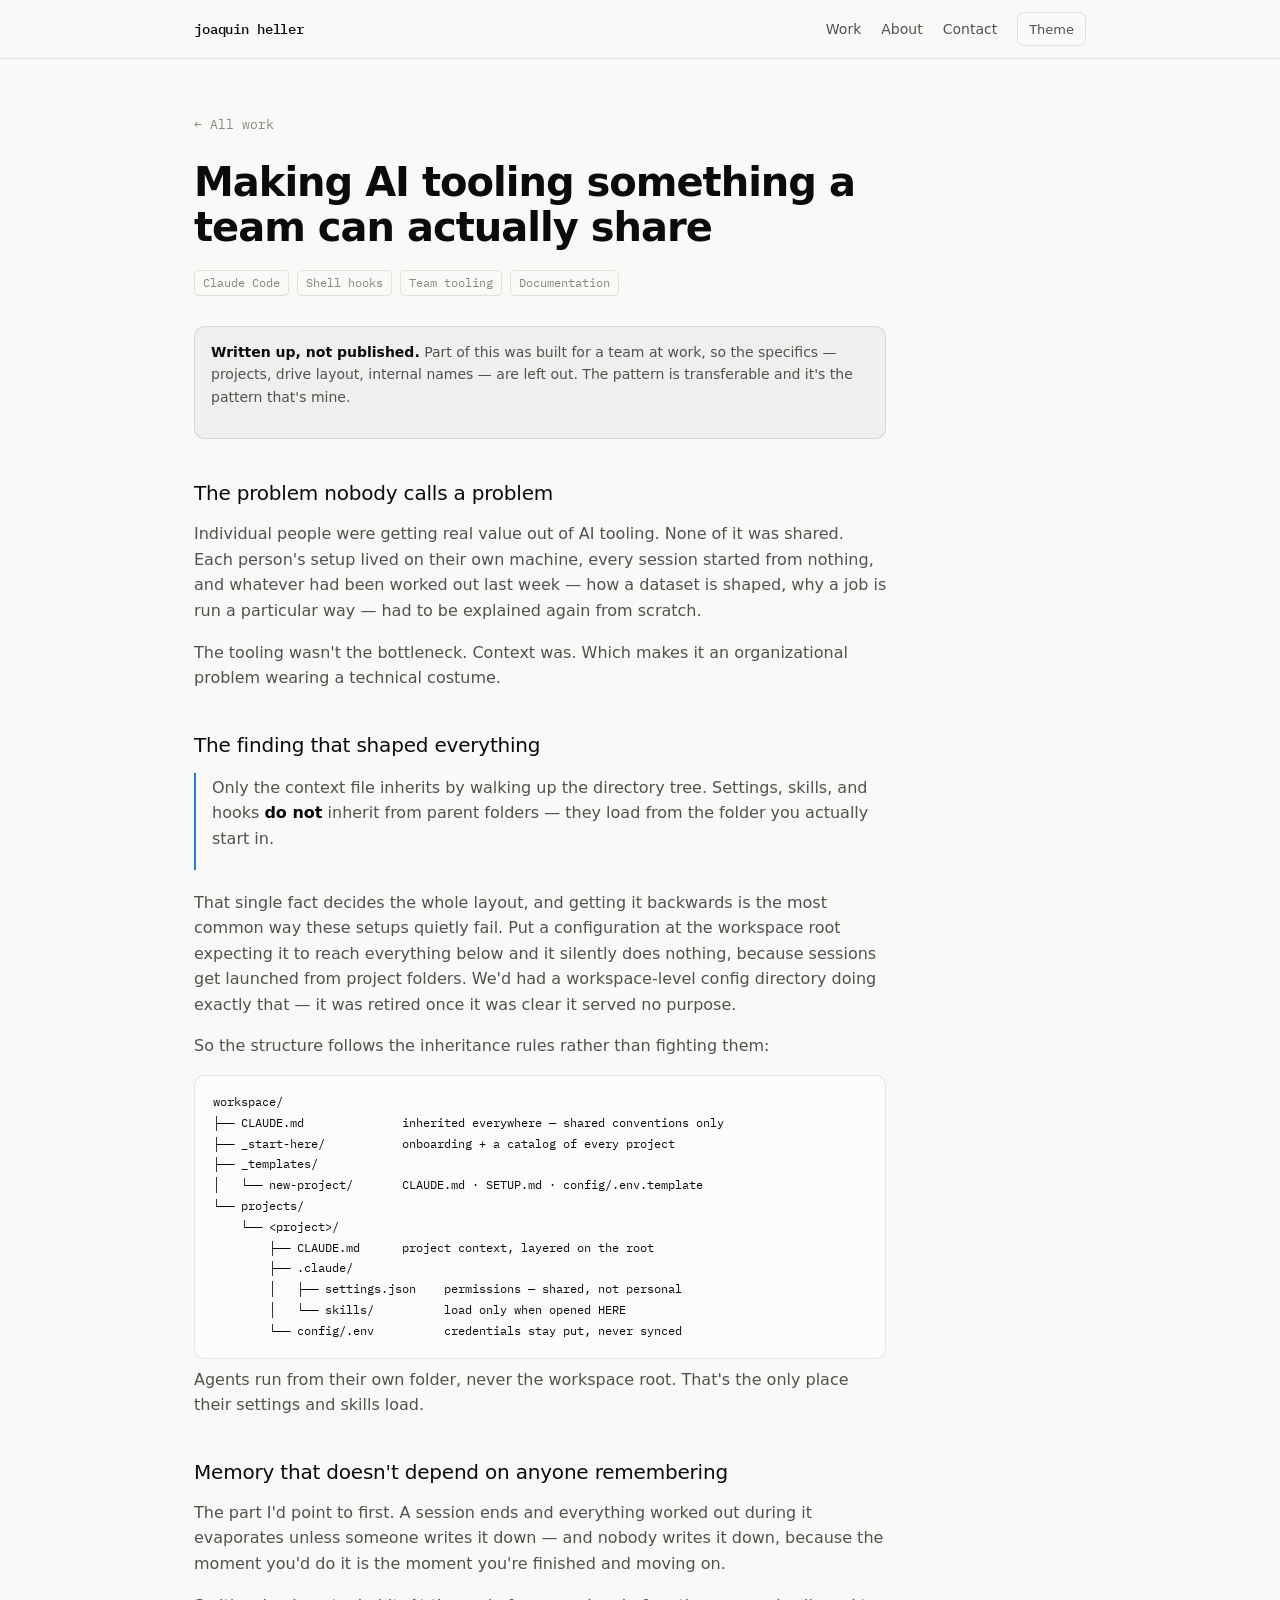
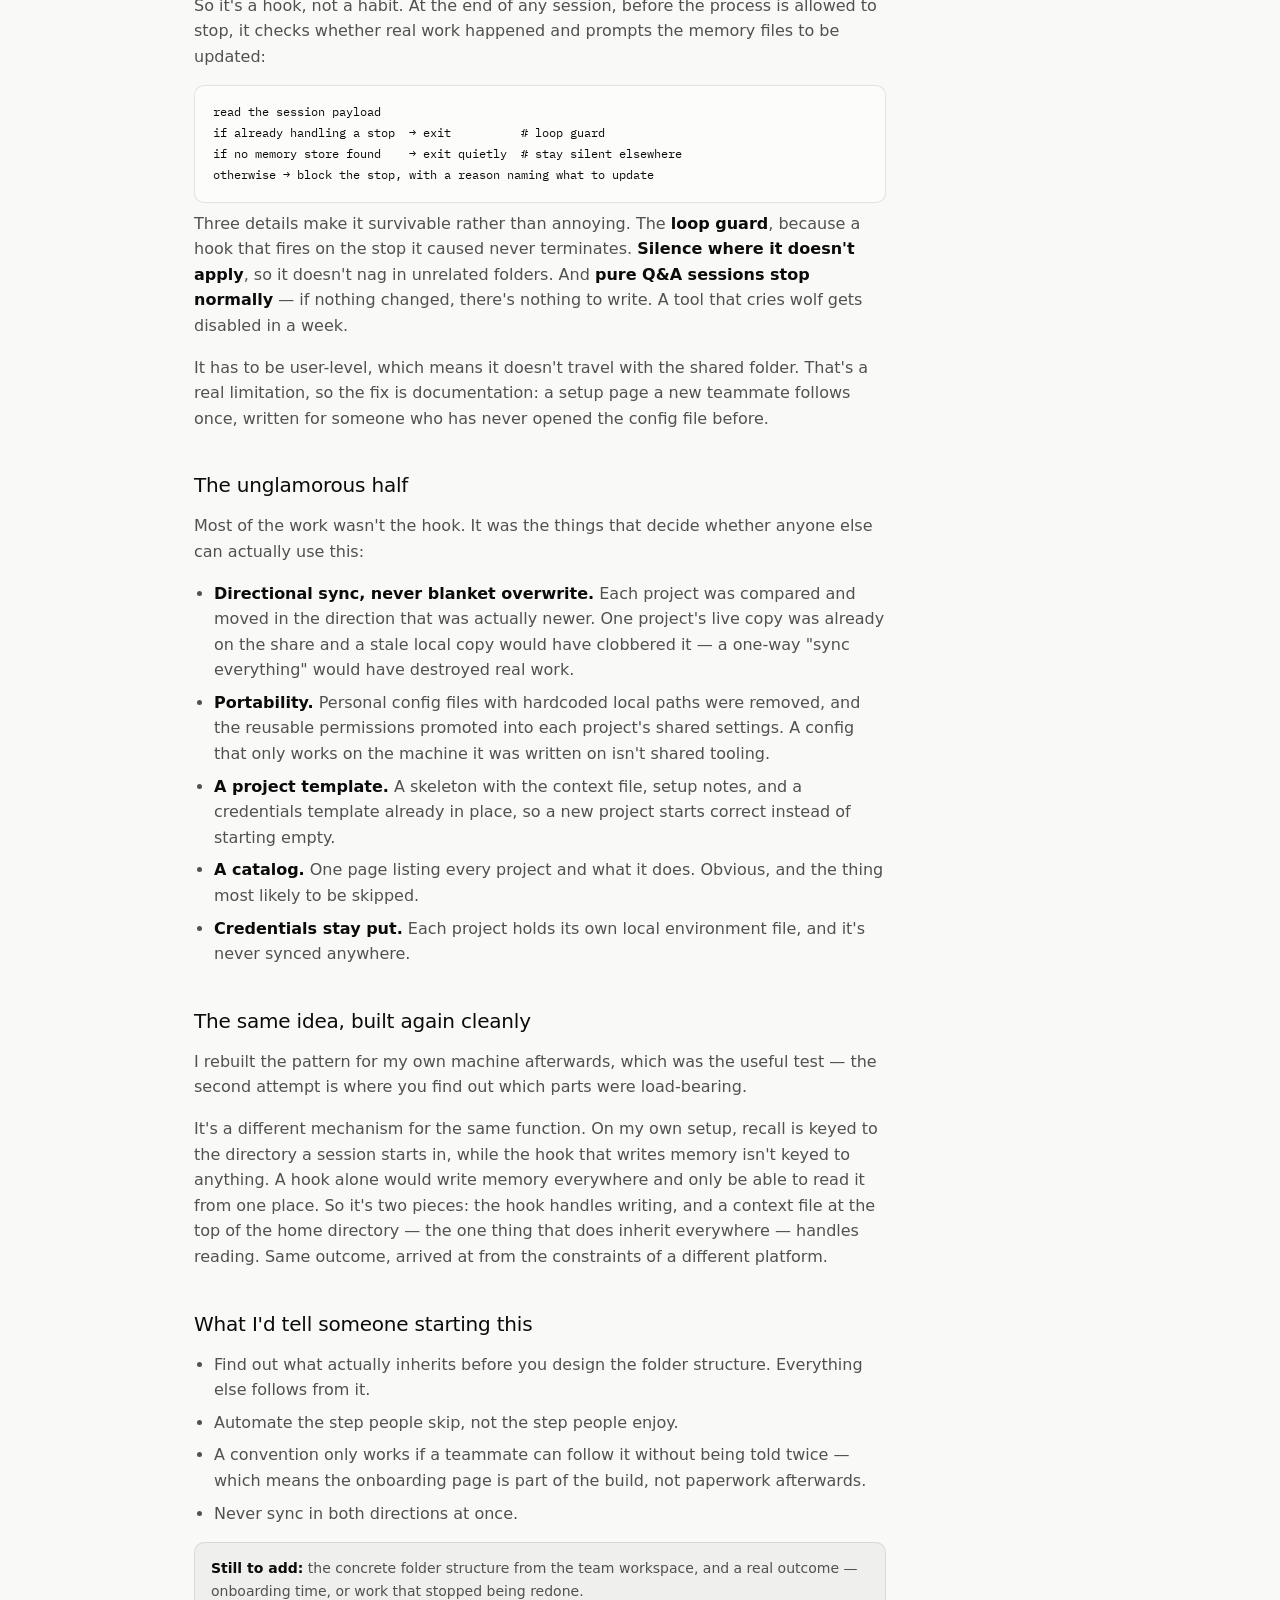
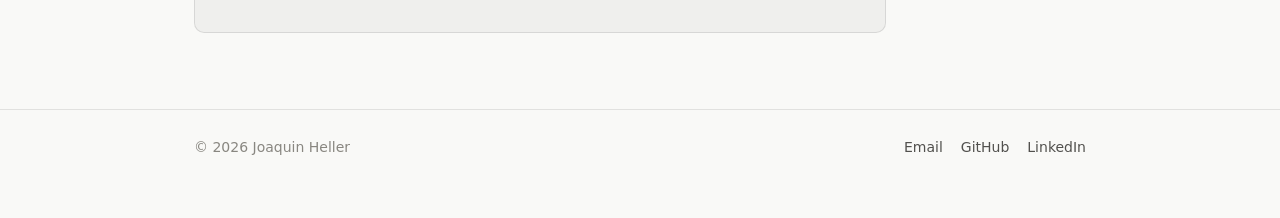
==== projects/ai-workspace.html @ 8cb96777 "Portfolio site: four projects, case studies, no build step Static HTML/CSS/JS served straight from G" ====
<!doctype html>
<html lang="en">
<head>
<meta charset="utf-8">
<meta name="viewport" content="width=device-width, initial-scale=1">
<title>AI Workspace Architecture — Joaquin Heller</title>
<meta name="description" content="Setting up a shared AI workspace a team can actually use — inherited context, per-project agents, and memory that writes itself.">
<link rel="preconnect" href="https://fonts.googleapis.com">
<link rel="preconnect" href="https://fonts.gstatic.com" crossorigin>
<link href="https://fonts.googleapis.com/css2?family=IBM+Plex+Mono:wght@400;500&display=swap" rel="stylesheet">
<link rel="stylesheet" href="../style.css">
</head>
<body>
<a class="skip" href="#main">Skip to content</a>
<nav class="top">
  <div class="wrap">
    <a class="brand" href="../">joaquin&nbsp;heller</a>
    <div class="links">
      <a class="navlink" href="../#work">Work</a>
      <a class="navlink" href="../#about">About</a>
      <a class="navlink" href="../#contact">Contact</a>
      <button class="theme-btn" id="theme" type="button">Theme</button>
    </div>
  </div>
</nav>
<main id="main"><div class="wrap case">
<a class="back" href="../#work">← All work</a>

<h1>Making AI tooling something a team can actually share</h1>
<div class="meta">
  <span class="tag">Claude Code</span><span class="tag">Shell hooks</span>
  <span class="tag">Team tooling</span><span class="tag">Documentation</span>
</div>
<div class="case-body">

<div class="note">
  <p><strong>Written up, not published.</strong> Part of this was built for a team at work, so
  the specifics — projects, drive layout, internal names — are left out. The pattern is
  transferable and it's the pattern that's mine.</p>
</div>

<h2>The problem nobody calls a problem</h2>
<p>
  Individual people were getting real value out of AI tooling. None of it was shared. Each
  person's setup lived on their own machine, every session started from nothing, and
  whatever had been worked out last week — how a dataset is shaped, why a job is run a
  particular way — had to be explained again from scratch.
</p>
<p>
  The tooling wasn't the bottleneck. Context was. Which makes it an organizational problem
  wearing a technical costume.
</p>

<h2>The finding that shaped everything</h2>
<div class="callout">
  <p>Only the context file inherits by walking up the directory tree. Settings, skills, and
  hooks <strong>do not</strong> inherit from parent folders — they load from the folder you
  actually start in.</p>
</div>
<p>
  That single fact decides the whole layout, and getting it backwards is the most common way
  these setups quietly fail. Put a configuration at the workspace root expecting it to reach
  everything below and it silently does nothing, because sessions get launched from project
  folders. We'd had a workspace-level config directory doing exactly that — it was retired
  once it was clear it served no purpose.
</p>
<p>So the structure follows the inheritance rules rather than fighting them:</p>
<pre><code>workspace/
├── CLAUDE.md              inherited everywhere — shared conventions only
├── _start-here/           onboarding + a catalog of every project
├── _templates/
│   └── new-project/       CLAUDE.md · SETUP.md · config/.env.template
└── projects/
    └── &lt;project&gt;/
        ├── CLAUDE.md      project context, layered on the root
        ├── .claude/
        │   ├── settings.json    permissions — shared, not personal
        │   └── skills/          load only when opened HERE
        └── config/.env          credentials stay put, never synced</code></pre>
<p>
  Agents run from their own folder, never the workspace root. That's the only place their
  settings and skills load.
</p>

<h2>Memory that doesn't depend on anyone remembering</h2>
<p>
  The part I'd point to first. A session ends and everything worked out during it evaporates
  unless someone writes it down — and nobody writes it down, because the moment you'd do it
  is the moment you're finished and moving on.
</p>
<p>
  So it's a hook, not a habit. At the end of any session, before the process is allowed to
  stop, it checks whether real work happened and prompts the memory files to be updated:
</p>
<pre><code>read the session payload
if already handling a stop  → exit          # loop guard
if no memory store found    → exit quietly  # stay silent elsewhere
otherwise → block the stop, with a reason naming what to update</code></pre>
<p>
  Three details make it survivable rather than annoying. The <strong>loop guard</strong>,
  because a hook that fires on the stop it caused never terminates. <strong>Silence where it
  doesn't apply</strong>, so it doesn't nag in unrelated folders. And <strong>pure Q&amp;A
  sessions stop normally</strong> — if nothing changed, there's nothing to write. A tool
  that cries wolf gets disabled in a week.
</p>
<p>
  It has to be user-level, which means it doesn't travel with the shared folder. That's a
  real limitation, so the fix is documentation: a setup page a new teammate follows once,
  written for someone who has never opened the config file before.
</p>

<h2>The unglamorous half</h2>
<p>
  Most of the work wasn't the hook. It was the things that decide whether anyone else can
  actually use this:
</p>
<ul>
  <li><strong>Directional sync, never blanket overwrite.</strong> Each project was compared
  and moved in the direction that was actually newer. One project's live copy was already on
  the share and a stale local copy would have clobbered it — a one-way "sync everything"
  would have destroyed real work.</li>
  <li><strong>Portability.</strong> Personal config files with hardcoded local paths were
  removed, and the reusable permissions promoted into each project's shared settings. A
  config that only works on the machine it was written on isn't shared tooling.</li>
  <li><strong>A project template.</strong> A skeleton with the context file, setup notes, and
  a credentials template already in place, so a new project starts correct instead of
  starting empty.</li>
  <li><strong>A catalog.</strong> One page listing every project and what it does. Obvious,
  and the thing most likely to be skipped.</li>
  <li><strong>Credentials stay put.</strong> Each project holds its own local environment
  file, and it's never synced anywhere.</li>
</ul>

<h2>The same idea, built again cleanly</h2>
<p>
  I rebuilt the pattern for my own machine afterwards, which was the useful test — the
  second attempt is where you find out which parts were load-bearing.
</p>
<p>
  It's a different mechanism for the same function. On my own setup, recall is keyed to the
  directory a session starts in, while the hook that writes memory isn't keyed to anything.
  A hook alone would write memory everywhere and only be able to read it from one place. So
  it's two pieces: the hook handles writing, and a context file at the top of the home
  directory — the one thing that does inherit everywhere — handles reading. Same outcome,
  arrived at from the constraints of a different platform.
</p>

<h2>What I'd tell someone starting this</h2>
<ul>
  <li>Find out what actually inherits before you design the folder structure. Everything else
  follows from it.</li>
  <li>Automate the step people skip, not the step people enjoy.</li>
  <li>A convention only works if a teammate can follow it without being told twice — which
  means the onboarding page is part of the build, not paperwork afterwards.</li>
  <li>Never sync in both directions at once.</li>
</ul>

<div class="note">
  <p><strong>Still to add:</strong> the concrete folder structure from the team workspace, and
  a real outcome — onboarding time, or work that stopped being redone.</p>
</div>

</div>
</div></main>
<footer class="site">
  <div class="wrap">
    <span>© <span id="year">2026</span> Joaquin Heller</span>
    <span class="spacer"></span>
    <a href="mailto:joaquin.heller30@gmail.com">Email</a>
    <a href="https://github.com/JoacoTheCoder">GitHub</a>
    <a href="https://www.linkedin.com/in/joaquin-heller/">LinkedIn</a>
  </div>
</footer>
<script src="../main.js"></script>
</body>
</html>
---- style.css ----
/* Joaquin Heller — portfolio.
   Shares the token structure and validated palette used by the World Cup
   dashboard so the site and the projects read as one body of work.
   Light on :root; dark redefined under both the OS query and [data-theme]. */

:root {
  color-scheme: light;
  --surface-1:      #fcfcfb;
  --page:           #f9f9f7;
  --text-primary:   #0b0b0b;
  --text-secondary: #52514e;
  --text-muted:     #898781;
  --border:         rgba(11, 11, 11, 0.10);
  --rule:           #e1e0d9;
  --accent:         #2a78d6;
  --accent-soft:    rgba(42, 120, 214, 0.10);
  --hover-wash:     rgba(11, 11, 11, 0.04);
  --shadow:         0 1px 2px rgba(11,11,11,0.05), 0 6px 22px rgba(11,11,11,0.06);
  --sans: system-ui, -apple-system, "Segoe UI", sans-serif;
  --mono: "IBM Plex Mono", ui-monospace, SFMono-Regular, Menlo, monospace;
}

@media (prefers-color-scheme: dark) {
  :root:not([data-theme="light"]) {
    color-scheme: dark;
    --surface-1:      #1a1a19;
    --page:           #0d0d0d;
    --text-primary:   #ffffff;
    --text-secondary: #c3c2b7;
    --text-muted:     #898781;
    --border:         rgba(255, 255, 255, 0.10);
    --rule:           #2c2c2a;
    --accent:         #3987e5;
    --accent-soft:    rgba(57, 135, 229, 0.14);
    --hover-wash:     rgba(255, 255, 255, 0.06);
    --shadow:         0 1px 2px rgba(0,0,0,0.4), 0 6px 22px rgba(0,0,0,0.3);
  }
}
:root[data-theme="dark"] {
  color-scheme: dark;
  --surface-1:      #1a1a19;
  --page:           #0d0d0d;
  --text-primary:   #ffffff;
  --text-secondary: #c3c2b7;
  --text-muted:     #898781;
  --border:         rgba(255, 255, 255, 0.10);
  --rule:           #2c2c2a;
  --accent:         #3987e5;
  --accent-soft:    rgba(57, 135, 229, 0.14);
  --hover-wash:     rgba(255, 255, 255, 0.06);
  --shadow:         0 1px 2px rgba(0,0,0,0.4), 0 6px 22px rgba(0,0,0,0.3);
}

* { box-sizing: border-box; }
html { scroll-behavior: smooth; }
@media (prefers-reduced-motion: reduce) {
  html { scroll-behavior: auto; }
  *, *::before, *::after { transition: none !important; animation: none !important; }
}

body {
  margin: 0; background: var(--page); color: var(--text-primary);
  font-family: var(--sans); font-size: 16px; line-height: 1.6;
  -webkit-font-smoothing: antialiased;
}

a { color: var(--accent); text-underline-offset: 3px; }
a:hover { text-decoration-thickness: 2px; }
:focus-visible { outline: 2px solid var(--accent); outline-offset: 2px; border-radius: 4px; }

.wrap { max-width: 940px; margin: 0 auto; padding: 0 24px; }

.skip {
  position: absolute; left: -9999px; top: 0; background: var(--surface-1);
  padding: 10px 16px; border-radius: 8px; z-index: 100;
}
.skip:focus { left: 16px; top: 12px; }

/* ------------------------------------------------------------------- nav */

nav.top {
  position: sticky; top: 0; z-index: 40;
  background: color-mix(in srgb, var(--page) 88%, transparent);
  backdrop-filter: blur(10px);
  border-bottom: 1px solid var(--border);
}
nav.top .wrap { display: flex; align-items: center; gap: 22px; height: 58px; }
.brand {
  font-family: var(--mono); font-size: 14px; font-weight: 500;
  color: var(--text-primary); text-decoration: none; letter-spacing: -0.01em;
}
nav.top .links { margin-left: auto; display: flex; gap: 20px; align-items: center; }
nav.top a.navlink {
  font-size: 14px; color: var(--text-secondary); text-decoration: none;
}
nav.top a.navlink:hover { color: var(--text-primary); }
.theme-btn {
  font-family: var(--sans); font-size: 13px; color: var(--text-secondary);
  background: transparent; border: 1px solid var(--border);
  border-radius: 7px; padding: 6px 11px; cursor: pointer; min-height: 34px;
}
.theme-btn:hover { background: var(--hover-wash); color: var(--text-primary); }
@media (max-width: 640px) { nav.top a.navlink { display: none; } }

/* ------------------------------------------------------------------ hero */

header.hero { padding: 76px 0 8px; }
.eyebrow {
  font-family: var(--mono); font-size: 12px; letter-spacing: 0.09em;
  text-transform: uppercase; color: var(--text-muted); margin: 0 0 16px;
}
h1 {
  font-size: clamp(32px, 5.6vw, 50px); line-height: 1.12;
  letter-spacing: -0.025em; margin: 0 0 20px; max-width: 20ch;
}
.lede { font-size: 18px; color: var(--text-secondary); max-width: 62ch; margin: 0 0 14px; }
.lede strong { color: var(--text-primary); font-weight: 600; }

.hero-actions { display: flex; flex-wrap: wrap; gap: 12px; margin: 28px 0 0; }

.btn {
  display: inline-flex; align-items: center; gap: 8px;
  font-family: var(--sans); font-size: 14.5px; font-weight: 500;
  padding: 11px 18px; border-radius: 9px; text-decoration: none;
  border: 1px solid var(--border); background: var(--surface-1);
  color: var(--text-primary); cursor: pointer; min-height: 44px;
}
.btn:hover { background: var(--hover-wash); }
.btn.primary { background: var(--accent); border-color: var(--accent); color: #fff; }
.btn.primary:hover { filter: brightness(1.08); background: var(--accent); }

/* --------------------------------------------------------------- sections */

section { padding: 62px 0 0; }
.section-head { margin-bottom: 26px; }
h2 {
  font-size: 13px; font-family: var(--mono); font-weight: 500;
  letter-spacing: 0.09em; text-transform: uppercase;
  color: var(--text-muted); margin: 0 0 10px;
}
.section-head p { margin: 0; color: var(--text-secondary); max-width: 62ch; }

/* --------------------------------------------------------------- projects */

.projects { display: grid; gap: 16px; }

.project {
  background: var(--surface-1); border: 1px solid var(--border);
  border-radius: 14px; padding: 26px 26px 22px;
  transition: box-shadow 160ms ease, border-color 160ms ease;
}
.project:hover { box-shadow: var(--shadow); border-color: color-mix(in srgb, var(--accent) 30%, var(--border)); }

.project-top { display: flex; align-items: baseline; gap: 12px; flex-wrap: wrap; margin-bottom: 6px; }
.project h3 { font-size: 21px; margin: 0; letter-spacing: -0.015em; }
.project h3 a { color: var(--text-primary); text-decoration: none; }
.project h3 a:hover { color: var(--accent); }

.badge {
  font-family: var(--mono); font-size: 10.5px; letter-spacing: 0.07em;
  text-transform: uppercase; padding: 3px 8px; border-radius: 5px;
  background: var(--accent-soft); color: var(--accent); white-space: nowrap;
}
.badge.quiet { background: var(--hover-wash); color: var(--text-muted); }

.project .hook { color: var(--text-secondary); margin: 0 0 14px; max-width: 66ch; }
.project .hook strong { color: var(--text-primary); font-weight: 600; }

.tags { display: flex; flex-wrap: wrap; gap: 7px; margin: 0 0 18px; }
.tag {
  font-family: var(--mono); font-size: 11.5px; color: var(--text-muted);
  border: 1px solid var(--rule); border-radius: 5px; padding: 3px 8px;
}

.project-links { display: flex; flex-wrap: wrap; gap: 10px; }
.project-links a {
  font-size: 14px; text-decoration: none; padding: 8px 14px;
  border: 1px solid var(--border); border-radius: 8px;
  color: var(--text-primary); background: transparent; min-height: 40px;
  display: inline-flex; align-items: center;
}
.project-links a:hover { background: var(--hover-wash); }
.project-links a.strong { border-color: var(--accent); color: var(--accent); }

/* ------------------------------------------------------------------ about */

.about-grid { display: grid; gap: 32px; grid-template-columns: 1.5fr 1fr; }
@media (max-width: 760px) { .about-grid { grid-template-columns: 1fr; } }
.about-grid p { color: var(--text-secondary); margin: 0 0 14px; }
.about-grid p strong { color: var(--text-primary); font-weight: 600; }

.facts { border-left: 2px solid var(--rule); padding-left: 20px; }
.fact { margin-bottom: 16px; }
.fact dt {
  font-family: var(--mono); font-size: 11px; letter-spacing: 0.07em;
  text-transform: uppercase; color: var(--text-muted); margin-bottom: 3px;
}
.fact dd { margin: 0; font-size: 14.5px; color: var(--text-secondary); }

/* ------------------------------------------------------------------ CTA */

.cta {
  background: var(--surface-1); border: 1px solid var(--border);
  border-radius: 14px; padding: 32px 30px; margin-top: 8px;
}
.cta h3 { margin: 0 0 8px; font-size: 22px; letter-spacing: -0.015em; }
.cta p { margin: 0 0 22px; color: var(--text-secondary); max-width: 56ch; }
.cta-actions { display: flex; flex-wrap: wrap; gap: 12px; }

.pending {
  font-family: var(--mono); font-size: 12px; color: var(--text-muted);
  margin-top: 14px;
}

/* --------------------------------------------------------------- footer */

footer.site {
  margin-top: 76px; border-top: 1px solid var(--border);
  padding: 26px 0 60px; font-size: 14px; color: var(--text-muted);
}
footer.site .wrap { display: flex; gap: 18px; flex-wrap: wrap; align-items: center; }
footer.site .spacer { margin-left: auto; }
footer.site a { color: var(--text-secondary); text-decoration: none; }
footer.site a:hover { color: var(--text-primary); }

/* ------------------------------------------------------- case study pages */

.case { padding-top: 52px; }
.case .back {
  font-family: var(--mono); font-size: 12.5px; color: var(--text-muted);
  text-decoration: none; display: inline-block; margin-bottom: 26px;
}
.case .back:hover { color: var(--text-primary); }
.case h1 { font-size: clamp(28px, 4.6vw, 40px); max-width: 24ch; }
.case .meta { display: flex; flex-wrap: wrap; gap: 8px; margin: 0 0 30px; }

.case-body { max-width: 68ch; }
.case-body h2 {
  font-family: var(--sans); font-size: 20px; text-transform: none;
  letter-spacing: -0.01em; color: var(--text-primary);
  margin: 38px 0 12px;
}
.case-body h3 { font-size: 16px; margin: 26px 0 8px; }
.case-body p { color: var(--text-secondary); margin: 0 0 16px; }
.case-body ul { color: var(--text-secondary); padding-left: 20px; margin: 0 0 16px; }
.case-body li { margin-bottom: 7px; }
.case-body strong { color: var(--text-primary); font-weight: 600; }

.case-body pre {
  background: var(--surface-1); border: 1px solid var(--border);
  border-radius: 10px; padding: 16px 18px; overflow-x: auto;
  font-family: var(--mono); font-size: 13px; line-height: 1.6;
  color: var(--text-primary); margin: 0 0 8px;
}
.case-body code { font-family: var(--mono); font-size: 0.92em; }
.case-body p code, .case-body li code {
  background: var(--hover-wash); padding: 1px 5px; border-radius: 4px;
}
.caption { font-size: 13px; color: var(--text-muted); margin: 0 0 22px; }

.callout {
  border-left: 2px solid var(--accent); padding: 2px 0 2px 16px;
  margin: 0 0 20px; color: var(--text-primary);
}

.note {
  background: var(--hover-wash); border: 1px solid var(--border);
  border-radius: 10px; padding: 14px 16px; font-size: 14px;
  color: var(--text-secondary); margin: 0 0 20px;
}
.note strong { color: var(--text-primary); }

.case-body figure { margin: 0 0 24px; }
.case-body img {
  width: 100%; height: auto; display: block;
  border: 1px solid var(--border); border-radius: 10px;
}

.result-grid { display: grid; gap: 12px; grid-template-columns: repeat(auto-fit, minmax(150px, 1fr)); margin: 0 0 24px; }
.result {
  background: var(--surface-1); border: 1px solid var(--border);
  border-radius: 10px; padding: 14px 16px;
}
.result .n { font-size: 24px; font-weight: 600; letter-spacing: -0.02em; }
.result .l { font-size: 13px; color: var(--text-secondary); margin-top: 2px; }
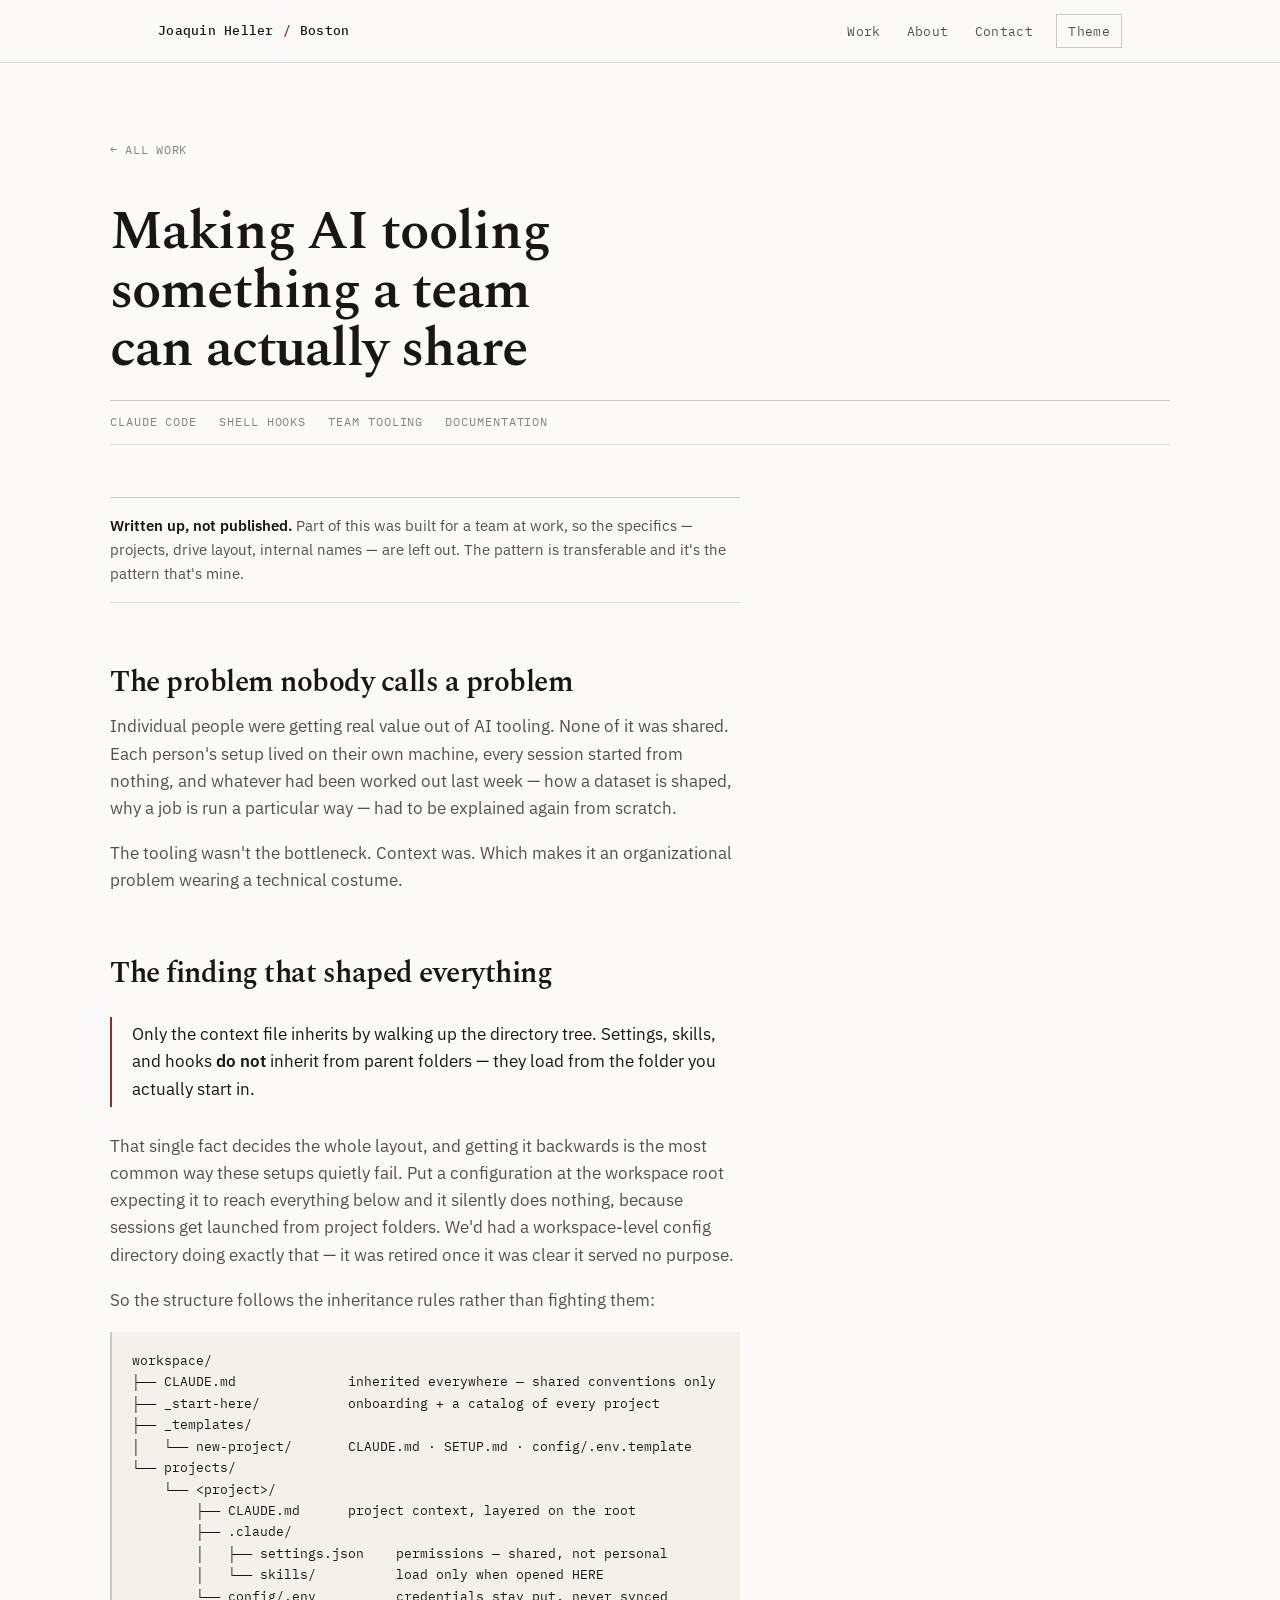
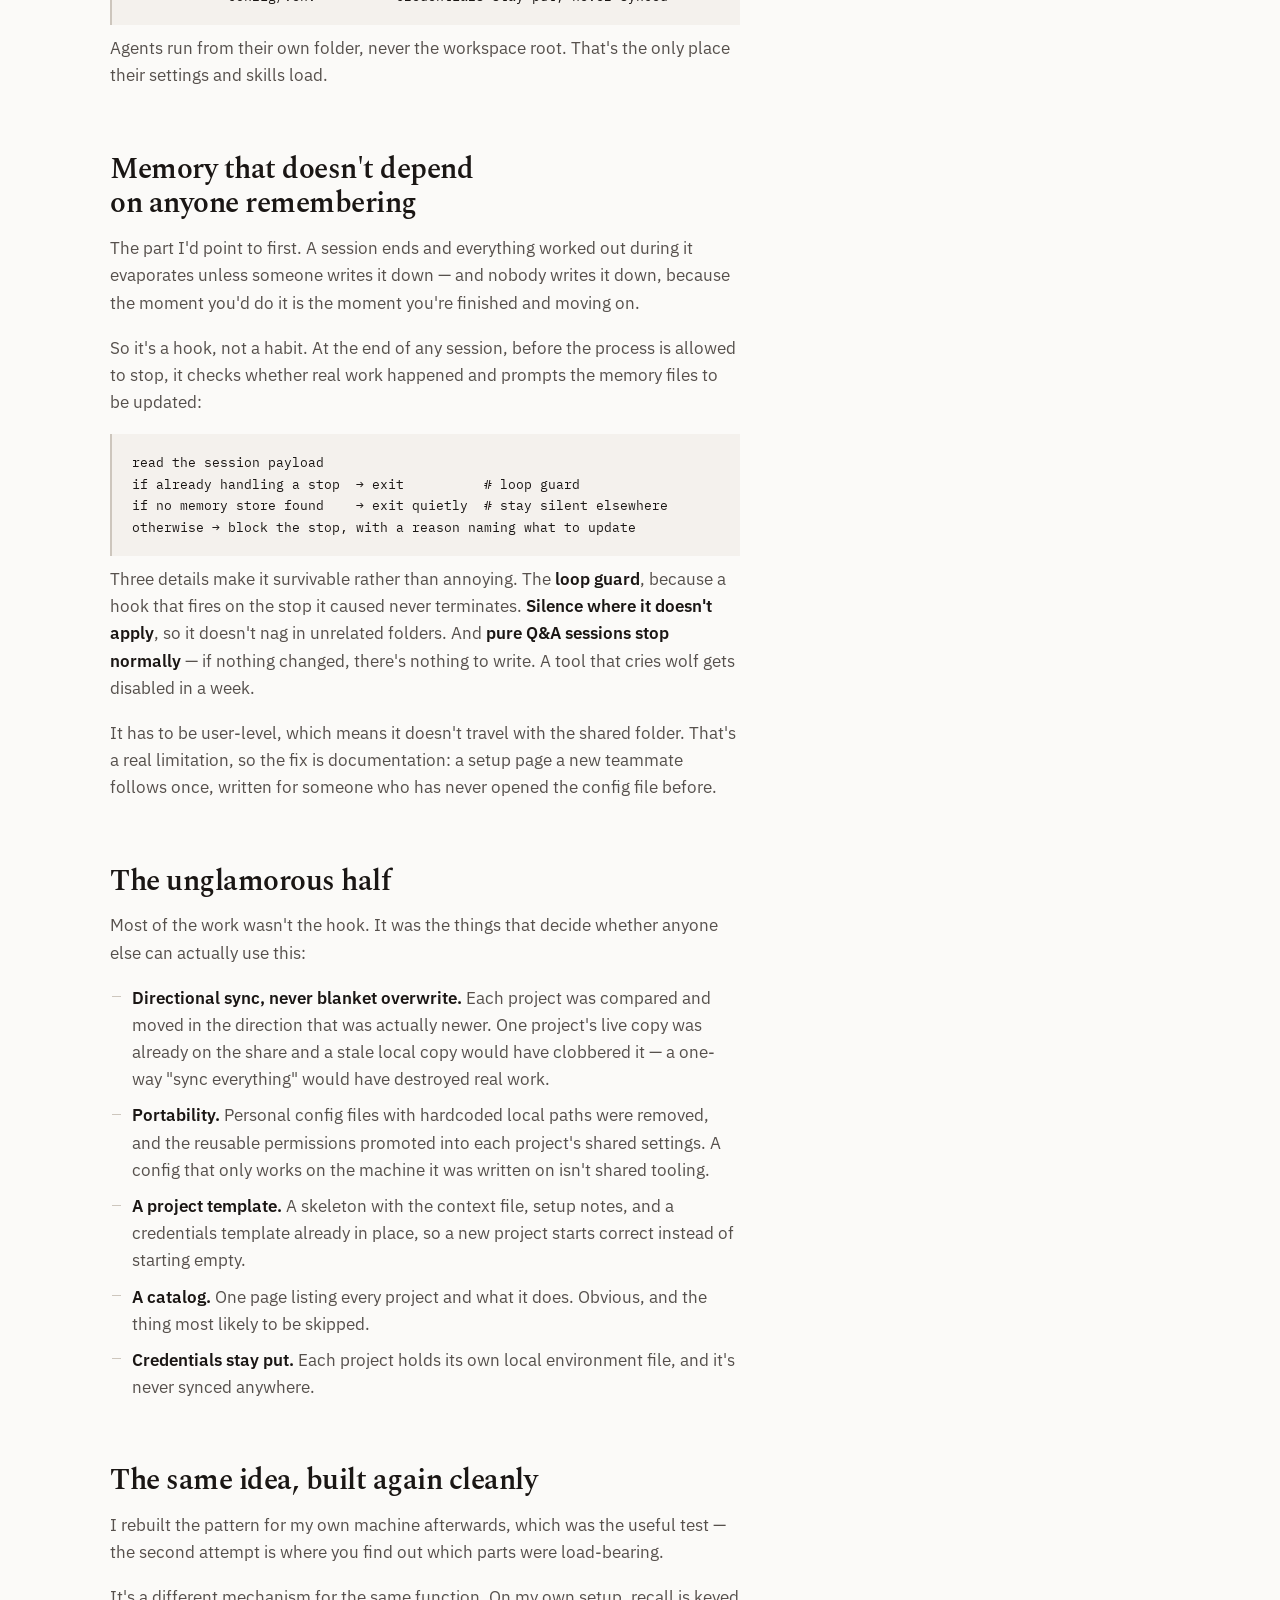
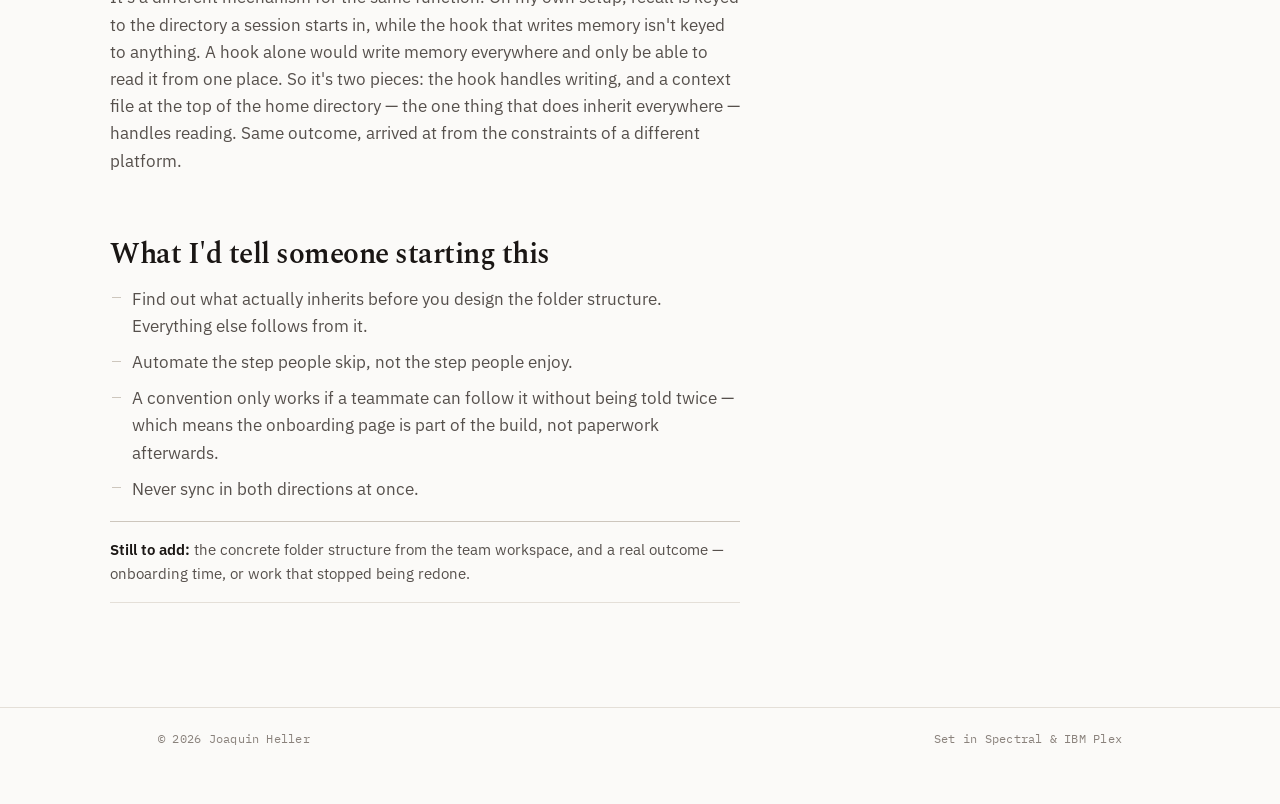
==== commit 881b2246: "Redesign: set the site as a ruled financial statement The first pass defaulted to a light card grid " ====
--- a/projects/ai-workspace.html
+++ b/projects/ai-workspace.html
@@ -7,31 +7,35 @@
 <meta name="description" content="Setting up a shared AI workspace a team can actually use — inherited context, per-project agents, and memory that writes itself.">
 <link rel="preconnect" href="https://fonts.googleapis.com">
 <link rel="preconnect" href="https://fonts.gstatic.com" crossorigin>
-<link href="https://fonts.googleapis.com/css2?family=IBM+Plex+Mono:wght@400;500&display=swap" rel="stylesheet">
+<link rel="stylesheet" href="https://fonts.googleapis.com/css2?family=Spectral:ital,wght@0,500;0,600;1,600&family=IBM+Plex+Sans:wght@400;600&family=IBM+Plex+Mono:wght@400;500&display=swap">
 <link rel="stylesheet" href="../style.css">
 </head>
 <body>
 <a class="skip" href="#main">Skip to content</a>
-<nav class="top">
-  <div class="wrap">
-    <a class="brand" href="../">joaquin&nbsp;heller</a>
-    <div class="links">
-      <a class="navlink" href="../#work">Work</a>
-      <a class="navlink" href="../#about">About</a>
-      <a class="navlink" href="../#contact">Contact</a>
-      <button class="theme-btn" id="theme" type="button">Theme</button>
-    </div>
+
+<header class="masthead">
+  <div class="shell">
+    <a class="wordmark" href="../">Joaquin Heller <span class="rule-dot">/</span> Boston</a>
+    <nav>
+      <a href="../#work">Work</a>
+      <a href="../#about">About</a>
+      <a href="../#contact">Contact</a>
+      <button class="theme-toggle" id="theme" type="button">Theme</button>
+    </nav>
   </div>
-</nav>
-<main id="main"><div class="wrap case">
+</header>
+
+<main id="main">
+<div class="shell article">
 <a class="back" href="../#work">← All work</a>
+
 
 <h1>Making AI tooling something a team can actually share</h1>
 <div class="meta">
-  <span class="tag">Claude Code</span><span class="tag">Shell hooks</span>
-  <span class="tag">Team tooling</span><span class="tag">Documentation</span>
+  <span>Claude Code</span><span>Shell hooks</span>
+  <span>Team tooling</span><span>Documentation</span>
 </div>
-<div class="case-body">
+<div class="prose">
 
 <div class="note">
   <p><strong>Written up, not published.</strong> Part of this was built for a team at work, so
@@ -161,16 +165,16 @@
 </div>
 
 </div>
-</div></main>
-<footer class="site">
-  <div class="wrap">
+</div>
+</main>
+
+<footer class="colophon">
+  <div class="shell">
     <span>© <span id="year">2026</span> Joaquin Heller</span>
-    <span class="spacer"></span>
-    <a href="mailto:joaquin.heller30@gmail.com">Email</a>
-    <a href="https://github.com/JoacoTheCoder">GitHub</a>
-    <a href="https://www.linkedin.com/in/joaquin-heller/">LinkedIn</a>
+    <span class="push">Set in Spectral &amp; IBM Plex</span>
   </div>
 </footer>
+
 <script src="../main.js"></script>
 </body>
 </html>
--- a/style.css
+++ b/style.css
@@ -1,285 +1,460 @@
 /* Joaquin Heller — portfolio.
-   Shares the token structure and validated palette used by the World Cup
-   dashboard so the site and the projects read as one body of work.
-   Light on :root; dark redefined under both the OS query and [data-theme]. */
+   Design concept: a ruled financial statement. Every project here takes messy
+   source material and derives structure from it, so the page is set like the
+   document that work produces -- hairline rules, tabular figures, a mono
+   metadata rail, and no cards anywhere.
+
+   Light is the primary theme; dark is designed as its own set, not an inversion.
+   Tokens are defined on bare :root, redefined under the OS query (guarded so an
+   explicit light choice wins) and again under [data-theme="dark"]. */
 
 :root {
   color-scheme: light;
-  --surface-1:      #fcfcfb;
-  --page:           #f9f9f7;
-  --text-primary:   #0b0b0b;
-  --text-secondary: #52514e;
-  --text-muted:     #898781;
-  --border:         rgba(11, 11, 11, 0.10);
-  --rule:           #e1e0d9;
-  --accent:         #2a78d6;
-  --accent-soft:    rgba(42, 120, 214, 0.10);
-  --hover-wash:     rgba(11, 11, 11, 0.04);
-  --shadow:         0 1px 2px rgba(11,11,11,0.05), 0 6px 22px rgba(11,11,11,0.06);
-  --sans: system-ui, -apple-system, "Segoe UI", sans-serif;
-  --mono: "IBM Plex Mono", ui-monospace, SFMono-Regular, Menlo, monospace;
+
+  /* Paper and ink. Neutrals carry a slight warm bias toward the oxblood accent. */
+  --paper:        #fbfaf8;
+  --paper-sunk:   #f4f1ed;
+  --ink:          #1a1614;
+  --ink-2:        #56504c;
+  --ink-3:        #8a827c;
+  --rule:         #e4dfd8;
+  --rule-strong:  #cdc6bd;
+  --accent:       #8c2f26;
+  --accent-wash:  rgba(140, 47, 38, 0.07);
+  --row-hover:    rgba(26, 22, 20, 0.035);
+
+  --display: "Spectral", "Iowan Old Style", Georgia, serif;
+  --body:    "IBM Plex Sans", system-ui, -apple-system, sans-serif;
+  --mono:    "IBM Plex Mono", ui-monospace, SFMono-Regular, Menlo, monospace;
+
+  --measure: 63ch;
+  --gutter: clamp(20px, 5vw, 48px);
 }
 
 @media (prefers-color-scheme: dark) {
   :root:not([data-theme="light"]) {
     color-scheme: dark;
-    --surface-1:      #1a1a19;
-    --page:           #0d0d0d;
-    --text-primary:   #ffffff;
-    --text-secondary: #c3c2b7;
-    --text-muted:     #898781;
-    --border:         rgba(255, 255, 255, 0.10);
-    --rule:           #2c2c2a;
-    --accent:         #3987e5;
-    --accent-soft:    rgba(57, 135, 229, 0.14);
-    --hover-wash:     rgba(255, 255, 255, 0.06);
-    --shadow:         0 1px 2px rgba(0,0,0,0.4), 0 6px 22px rgba(0,0,0,0.3);
+    --paper:        #141110;
+    --paper-sunk:   #1c1817;
+    --ink:          #f2ede8;
+    --ink-2:        #b6ada6;
+    --ink-3:        #8a827c;
+    --rule:         #2e2825;
+    --rule-strong:  #453d38;
+    --accent:       #dd8171;
+    --accent-wash:  rgba(221, 129, 113, 0.10);
+    --row-hover:    rgba(242, 237, 232, 0.045);
   }
 }
+
 :root[data-theme="dark"] {
   color-scheme: dark;
-  --surface-1:      #1a1a19;
-  --page:           #0d0d0d;
-  --text-primary:   #ffffff;
-  --text-secondary: #c3c2b7;
-  --text-muted:     #898781;
-  --border:         rgba(255, 255, 255, 0.10);
-  --rule:           #2c2c2a;
-  --accent:         #3987e5;
-  --accent-soft:    rgba(57, 135, 229, 0.14);
-  --hover-wash:     rgba(255, 255, 255, 0.06);
-  --shadow:         0 1px 2px rgba(0,0,0,0.4), 0 6px 22px rgba(0,0,0,0.3);
-}
-
-* { box-sizing: border-box; }
-html { scroll-behavior: smooth; }
+  --paper:        #141110;
+  --paper-sunk:   #1c1817;
+  --ink:          #f2ede8;
+  --ink-2:        #b6ada6;
+  --ink-3:        #8a827c;
+  --rule:         #2e2825;
+  --rule-strong:  #453d38;
+  --accent:       #dd8171;
+  --accent-wash:  rgba(221, 129, 113, 0.10);
+  --row-hover:    rgba(242, 237, 232, 0.045);
+}
+
+*, *::before, *::after { box-sizing: border-box; }
+
+html { -webkit-text-size-adjust: 100%; }
+@media (prefers-reduced-motion: no-preference) { html { scroll-behavior: smooth; } }
 @media (prefers-reduced-motion: reduce) {
-  html { scroll-behavior: auto; }
-  *, *::before, *::after { transition: none !important; animation: none !important; }
+  *, *::before, *::after { transition-duration: 0.01ms !important; animation-duration: 0.01ms !important; }
 }
 
 body {
-  margin: 0; background: var(--page); color: var(--text-primary);
-  font-family: var(--sans); font-size: 16px; line-height: 1.6;
+  margin: 0;
+  background: var(--paper);
+  color: var(--ink);
+  font-family: var(--body);
+  font-size: 17px;
+  line-height: 1.6;
+  font-feature-settings: "kern" 1;
   -webkit-font-smoothing: antialiased;
-}
-
-a { color: var(--accent); text-underline-offset: 3px; }
-a:hover { text-decoration-thickness: 2px; }
-:focus-visible { outline: 2px solid var(--accent); outline-offset: 2px; border-radius: 4px; }
-
-.wrap { max-width: 940px; margin: 0 auto; padding: 0 24px; }
+  text-rendering: optimizeLegibility;
+}
+
+a { color: inherit; }
+
+:focus-visible {
+  outline: 2px solid var(--accent);
+  outline-offset: 3px;
+}
+
+.shell { max-width: 1060px; margin: 0 auto; padding-inline: var(--gutter); }
+
+/* Grid and flex children shrink below their content only when told to. */
+.about > *, .record div, .entry, .entry-main, .summary { min-width: 0; }
+.prose, .hero-lede, .entry p, .contact p { overflow-wrap: break-word; }
+.contact-links a { max-width: 100%; overflow-wrap: anywhere; }
 
 .skip {
-  position: absolute; left: -9999px; top: 0; background: var(--surface-1);
-  padding: 10px 16px; border-radius: 8px; z-index: 100;
-}
-.skip:focus { left: 16px; top: 12px; }
-
-/* ------------------------------------------------------------------- nav */
-
-nav.top {
-  position: sticky; top: 0; z-index: 40;
-  background: color-mix(in srgb, var(--page) 88%, transparent);
-  backdrop-filter: blur(10px);
-  border-bottom: 1px solid var(--border);
-}
-nav.top .wrap { display: flex; align-items: center; gap: 22px; height: 58px; }
-.brand {
-  font-family: var(--mono); font-size: 14px; font-weight: 500;
-  color: var(--text-primary); text-decoration: none; letter-spacing: -0.01em;
-}
-nav.top .links { margin-left: auto; display: flex; gap: 20px; align-items: center; }
-nav.top a.navlink {
-  font-size: 14px; color: var(--text-secondary); text-decoration: none;
-}
-nav.top a.navlink:hover { color: var(--text-primary); }
-.theme-btn {
-  font-family: var(--sans); font-size: 13px; color: var(--text-secondary);
-  background: transparent; border: 1px solid var(--border);
-  border-radius: 7px; padding: 6px 11px; cursor: pointer; min-height: 34px;
-}
-.theme-btn:hover { background: var(--hover-wash); color: var(--text-primary); }
-@media (max-width: 640px) { nav.top a.navlink { display: none; } }
-
-/* ------------------------------------------------------------------ hero */
-
-header.hero { padding: 76px 0 8px; }
+  position: absolute; left: -9999px; top: 0;
+  background: var(--paper); color: var(--ink);
+  border: 1px solid var(--rule-strong);
+  padding: 10px 16px; z-index: 100; font-family: var(--mono); font-size: 13px;
+}
+.skip:focus { left: var(--gutter); top: 12px; }
+
+/* ---------------------------------------------------------------- masthead */
+
+.masthead { border-bottom: 1px solid var(--rule); }
+.masthead .shell {
+  display: flex; align-items: center; gap: 24px;
+  min-height: 62px; flex-wrap: wrap;
+}
+
+.wordmark {
+  font-family: var(--mono); font-size: 13px; font-weight: 500;
+  letter-spacing: 0.02em; text-decoration: none; color: var(--ink);
+  display: inline-flex; align-items: baseline; gap: 9px;
+}
+.wordmark .rule-dot { color: var(--accent); }
+
+.masthead nav { margin-left: auto; display: flex; align-items: center; gap: 4px; }
+.masthead nav a {
+  font-family: var(--mono); font-size: 12.5px; letter-spacing: 0.03em;
+  color: var(--ink-2); text-decoration: none; padding: 8px 11px;
+}
+.masthead nav a:hover { color: var(--accent); }
+
+.theme-toggle {
+  font-family: var(--mono); font-size: 12.5px; letter-spacing: 0.03em;
+  color: var(--ink-2); background: none;
+  border: 1px solid var(--rule-strong); border-radius: 0;
+  padding: 7px 11px; cursor: pointer; margin-left: 8px; min-height: 34px;
+}
+.theme-toggle:hover { color: var(--accent); border-color: var(--accent); }
+@media (max-width: 620px) { .masthead nav a { display: none; } }
+
+/* -------------------------------------------------------------------- hero */
+
+.hero { padding: clamp(56px, 9vw, 104px) 0 0; }
+
 .eyebrow {
-  font-family: var(--mono); font-size: 12px; letter-spacing: 0.09em;
-  text-transform: uppercase; color: var(--text-muted); margin: 0 0 16px;
-}
-h1 {
-  font-size: clamp(32px, 5.6vw, 50px); line-height: 1.12;
-  letter-spacing: -0.025em; margin: 0 0 20px; max-width: 20ch;
-}
-.lede { font-size: 18px; color: var(--text-secondary); max-width: 62ch; margin: 0 0 14px; }
-.lede strong { color: var(--text-primary); font-weight: 600; }
-
-.hero-actions { display: flex; flex-wrap: wrap; gap: 12px; margin: 28px 0 0; }
-
-.btn {
-  display: inline-flex; align-items: center; gap: 8px;
-  font-family: var(--sans); font-size: 14.5px; font-weight: 500;
-  padding: 11px 18px; border-radius: 9px; text-decoration: none;
-  border: 1px solid var(--border); background: var(--surface-1);
-  color: var(--text-primary); cursor: pointer; min-height: 44px;
-}
-.btn:hover { background: var(--hover-wash); }
-.btn.primary { background: var(--accent); border-color: var(--accent); color: #fff; }
-.btn.primary:hover { filter: brightness(1.08); background: var(--accent); }
-
-/* --------------------------------------------------------------- sections */
-
-section { padding: 62px 0 0; }
-.section-head { margin-bottom: 26px; }
-h2 {
-  font-size: 13px; font-family: var(--mono); font-weight: 500;
-  letter-spacing: 0.09em; text-transform: uppercase;
-  color: var(--text-muted); margin: 0 0 10px;
-}
-.section-head p { margin: 0; color: var(--text-secondary); max-width: 62ch; }
-
-/* --------------------------------------------------------------- projects */
-
-.projects { display: grid; gap: 16px; }
-
-.project {
-  background: var(--surface-1); border: 1px solid var(--border);
-  border-radius: 14px; padding: 26px 26px 22px;
-  transition: box-shadow 160ms ease, border-color 160ms ease;
-}
-.project:hover { box-shadow: var(--shadow); border-color: color-mix(in srgb, var(--accent) 30%, var(--border)); }
-
-.project-top { display: flex; align-items: baseline; gap: 12px; flex-wrap: wrap; margin-bottom: 6px; }
-.project h3 { font-size: 21px; margin: 0; letter-spacing: -0.015em; }
-.project h3 a { color: var(--text-primary); text-decoration: none; }
-.project h3 a:hover { color: var(--accent); }
-
-.badge {
-  font-family: var(--mono); font-size: 10.5px; letter-spacing: 0.07em;
-  text-transform: uppercase; padding: 3px 8px; border-radius: 5px;
-  background: var(--accent-soft); color: var(--accent); white-space: nowrap;
-}
-.badge.quiet { background: var(--hover-wash); color: var(--text-muted); }
-
-.project .hook { color: var(--text-secondary); margin: 0 0 14px; max-width: 66ch; }
-.project .hook strong { color: var(--text-primary); font-weight: 600; }
-
-.tags { display: flex; flex-wrap: wrap; gap: 7px; margin: 0 0 18px; }
-.tag {
-  font-family: var(--mono); font-size: 11.5px; color: var(--text-muted);
-  border: 1px solid var(--rule); border-radius: 5px; padding: 3px 8px;
-}
-
-.project-links { display: flex; flex-wrap: wrap; gap: 10px; }
-.project-links a {
-  font-size: 14px; text-decoration: none; padding: 8px 14px;
-  border: 1px solid var(--border); border-radius: 8px;
-  color: var(--text-primary); background: transparent; min-height: 40px;
-  display: inline-flex; align-items: center;
-}
-.project-links a:hover { background: var(--hover-wash); }
-.project-links a.strong { border-color: var(--accent); color: var(--accent); }
+  font-family: var(--mono); font-size: 11.5px; letter-spacing: 0.14em;
+  text-transform: uppercase; color: var(--ink-3);
+  margin: 0 0 clamp(20px, 3vw, 30px);
+  display: flex; align-items: center; gap: 12px;
+}
+.eyebrow::after {
+  content: ""; flex: 1; height: 1px; background: var(--rule);
+}
+
+.hero h1 {
+  font-family: var(--display);
+  font-size: clamp(38px, 6.4vw, 74px);
+  font-weight: 600;
+  line-height: 1.04;
+  letter-spacing: -0.021em;
+  text-wrap: balance;
+  margin: 0 0 clamp(22px, 3vw, 34px);
+  max-width: 17ch;
+}
+.hero h1 em {
+  font-style: italic;
+  color: var(--accent);
+}
+
+.hero-lede {
+  font-size: clamp(17px, 1.6vw, 19px);
+  color: var(--ink-2);
+  max-width: var(--measure);
+  margin: 0 0 18px;
+}
+.hero-lede strong { color: var(--ink); font-weight: 600; }
+
+/* The statement summary: a ruled strip of figures, like the head of a report. */
+.summary {
+  display: grid; gap: 0;
+  grid-template-columns: repeat(auto-fit, minmax(150px, 1fr));
+  border-top: 1px solid var(--rule-strong);
+  border-bottom: 1px solid var(--rule);
+  margin: clamp(38px, 5vw, 56px) 0 0;
+}
+.summary-cell {
+  padding: 16px 20px 15px 0;
+  border-right: 1px solid var(--rule);
+  min-width: 0;
+}
+.summary-cell:last-child { border-right: 0; }
+.summary-cell dt {
+  font-family: var(--mono); font-size: 11px; letter-spacing: 0.1em;
+  text-transform: uppercase; color: var(--ink-3); margin-bottom: 7px;
+}
+.summary-cell dd {
+  margin: 0; font-family: var(--display); font-size: 25px; font-weight: 600;
+  letter-spacing: -0.015em; font-variant-numeric: tabular-nums; line-height: 1.1;
+}
+.summary-cell dd span {
+  font-family: var(--body); font-size: 13px; font-weight: 400;
+  color: var(--ink-3); letter-spacing: 0; margin-left: 6px;
+}
+@media (max-width: 720px) {
+  .summary { grid-template-columns: repeat(2, minmax(0, 1fr)); }
+  .summary-cell:nth-child(2n) { border-right: 0; }
+  .summary-cell:nth-child(-n+2) { border-bottom: 1px solid var(--rule); }
+}
+@media (max-width: 460px) {
+  .summary { grid-template-columns: minmax(0, 1fr); }
+  .summary-cell { border-right: 0; border-bottom: 1px solid var(--rule); padding-right: 0; }
+  .summary-cell:last-child { border-bottom: 0; }
+}
+
+/* ---------------------------------------------------------------- sections */
+
+.band { padding: clamp(58px, 8vw, 96px) 0 0; }
+
+.band-head {
+  display: flex; align-items: baseline; gap: 16px;
+  margin-bottom: clamp(8px, 2vw, 18px);
+}
+.band-head h2 {
+  font-family: var(--mono); font-size: 11.5px; font-weight: 500;
+  letter-spacing: 0.14em; text-transform: uppercase;
+  color: var(--ink-3); margin: 0; white-space: nowrap;
+}
+.band-head .fill { flex: 1; height: 1px; background: var(--rule); }
+.band-head .count {
+  font-family: var(--mono); font-size: 11.5px; color: var(--ink-3);
+  font-variant-numeric: tabular-nums;
+}
+
+.band-note {
+  color: var(--ink-2); max-width: var(--measure);
+  margin: 0 0 clamp(26px, 4vw, 40px); font-size: 16px;
+}
+
+/* ------------------------------------------------------------- line items */
+
+.ledger { border-top: 1px solid var(--rule-strong); }
+
+.entry {
+  display: grid;
+  grid-template-columns: 154px minmax(0, 1fr);
+  gap: 0 36px;
+  padding: clamp(26px, 3.4vw, 38px) 0;
+  border-bottom: 1px solid var(--rule);
+  position: relative;
+  transition: background-color 140ms ease;
+}
+.entry:hover { background: var(--row-hover); }
+
+.entry-rail { padding-top: 5px; }
+
+.status {
+  font-family: var(--mono); font-size: 10.5px; letter-spacing: 0.1em;
+  text-transform: uppercase; display: inline-block;
+  padding: 3px 0; color: var(--ink-3);
+  border-top: 2px solid var(--rule-strong);
+}
+.status.live { color: var(--accent); border-top-color: var(--accent); }
+
+.entry-stack {
+  margin: 14px 0 0; padding: 0; list-style: none;
+  font-family: var(--mono); font-size: 11.5px; line-height: 1.85;
+  color: var(--ink-3);
+}
+
+.entry-main { min-width: 0; }
+
+.entry h3 {
+  font-family: var(--display); font-size: clamp(23px, 2.6vw, 30px);
+  font-weight: 600; letter-spacing: -0.018em; line-height: 1.15;
+  margin: 0 0 12px; text-wrap: balance;
+}
+.entry h3 a { text-decoration: none; }
+.entry h3 a::after {
+  content: ""; position: absolute; inset: 0;   /* the whole row is the target */
+}
+.entry:hover h3 a { color: var(--accent); }
+
+.entry p {
+  margin: 0 0 18px; color: var(--ink-2);
+  max-width: 58ch; font-size: 16px;
+}
+.entry p strong { color: var(--ink); font-weight: 600; }
+
+.entry-links {
+  display: flex; flex-wrap: wrap; gap: 22px;
+  font-family: var(--mono); font-size: 12.5px; letter-spacing: 0.02em;
+  position: relative; z-index: 1;         /* stays clickable above the row link */
+}
+.entry-links a {
+  color: var(--ink-2); text-decoration: none;
+  border-bottom: 1px solid var(--rule-strong); padding-bottom: 2px;
+}
+.entry-links a:hover { color: var(--accent); border-bottom-color: var(--accent); }
+.entry-links a.lead { color: var(--accent); border-bottom-color: var(--accent); }
+
+@media (max-width: 720px) {
+  .entry { grid-template-columns: 1fr; gap: 0; }
+  .entry-rail { padding-top: 0; margin-bottom: 18px; display: flex; align-items: baseline; gap: 18px; flex-wrap: wrap; }
+  .entry-stack { margin-top: 0; display: flex; gap: 14px; flex-wrap: wrap; }
+}
 
 /* ------------------------------------------------------------------ about */
 
-.about-grid { display: grid; gap: 32px; grid-template-columns: 1.5fr 1fr; }
-@media (max-width: 760px) { .about-grid { grid-template-columns: 1fr; } }
-.about-grid p { color: var(--text-secondary); margin: 0 0 14px; }
-.about-grid p strong { color: var(--text-primary); font-weight: 600; }
-
-.facts { border-left: 2px solid var(--rule); padding-left: 20px; }
-.fact { margin-bottom: 16px; }
-.fact dt {
-  font-family: var(--mono); font-size: 11px; letter-spacing: 0.07em;
-  text-transform: uppercase; color: var(--text-muted); margin-bottom: 3px;
-}
-.fact dd { margin: 0; font-size: 14.5px; color: var(--text-secondary); }
-
-/* ------------------------------------------------------------------ CTA */
-
-.cta {
-  background: var(--surface-1); border: 1px solid var(--border);
-  border-radius: 14px; padding: 32px 30px; margin-top: 8px;
-}
-.cta h3 { margin: 0 0 8px; font-size: 22px; letter-spacing: -0.015em; }
-.cta p { margin: 0 0 22px; color: var(--text-secondary); max-width: 56ch; }
-.cta-actions { display: flex; flex-wrap: wrap; gap: 12px; }
-
-.pending {
-  font-family: var(--mono); font-size: 12px; color: var(--text-muted);
-  margin-top: 14px;
-}
-
-/* --------------------------------------------------------------- footer */
-
-footer.site {
-  margin-top: 76px; border-top: 1px solid var(--border);
-  padding: 26px 0 60px; font-size: 14px; color: var(--text-muted);
-}
-footer.site .wrap { display: flex; gap: 18px; flex-wrap: wrap; align-items: center; }
-footer.site .spacer { margin-left: auto; }
-footer.site a { color: var(--text-secondary); text-decoration: none; }
-footer.site a:hover { color: var(--text-primary); }
-
-/* ------------------------------------------------------- case study pages */
-
-.case { padding-top: 52px; }
-.case .back {
-  font-family: var(--mono); font-size: 12.5px; color: var(--text-muted);
-  text-decoration: none; display: inline-block; margin-bottom: 26px;
-}
-.case .back:hover { color: var(--text-primary); }
-.case h1 { font-size: clamp(28px, 4.6vw, 40px); max-width: 24ch; }
-.case .meta { display: flex; flex-wrap: wrap; gap: 8px; margin: 0 0 30px; }
-
-.case-body { max-width: 68ch; }
-.case-body h2 {
-  font-family: var(--sans); font-size: 20px; text-transform: none;
-  letter-spacing: -0.01em; color: var(--text-primary);
-  margin: 38px 0 12px;
-}
-.case-body h3 { font-size: 16px; margin: 26px 0 8px; }
-.case-body p { color: var(--text-secondary); margin: 0 0 16px; }
-.case-body ul { color: var(--text-secondary); padding-left: 20px; margin: 0 0 16px; }
-.case-body li { margin-bottom: 7px; }
-.case-body strong { color: var(--text-primary); font-weight: 600; }
-
-.case-body pre {
-  background: var(--surface-1); border: 1px solid var(--border);
-  border-radius: 10px; padding: 16px 18px; overflow-x: auto;
-  font-family: var(--mono); font-size: 13px; line-height: 1.6;
-  color: var(--text-primary); margin: 0 0 8px;
-}
-.case-body code { font-family: var(--mono); font-size: 0.92em; }
-.case-body p code, .case-body li code {
-  background: var(--hover-wash); padding: 1px 5px; border-radius: 4px;
-}
-.caption { font-size: 13px; color: var(--text-muted); margin: 0 0 22px; }
+.about {
+  display: grid; grid-template-columns: minmax(0, 1.35fr) minmax(0, 1fr);
+  gap: clamp(32px, 5vw, 64px);
+  border-top: 1px solid var(--rule-strong); padding-top: clamp(28px, 4vw, 40px);
+}
+@media (max-width: 780px) { .about { grid-template-columns: 1fr; } }
+
+.about p { margin: 0 0 16px; color: var(--ink-2); max-width: var(--measure); }
+.about p:first-child { margin-top: 0; }
+.about p strong { color: var(--ink); font-weight: 600; }
+.about p.opener {
+  font-family: var(--display); font-size: clamp(19px, 2vw, 22px);
+  color: var(--ink); line-height: 1.45; margin-bottom: 20px;
+}
+
+.record { margin: 0; }
+.record div {
+  display: grid; grid-template-columns: 96px minmax(0, 1fr); gap: 16px;
+  padding: 11px 0; border-bottom: 1px solid var(--rule);
+}
+.record div:first-child { border-top: 1px solid var(--rule); }
+.record dt {
+  font-family: var(--mono); font-size: 10.5px; letter-spacing: 0.1em;
+  text-transform: uppercase; color: var(--ink-3); padding-top: 3px;
+}
+.record dd { margin: 0; font-size: 15px; color: var(--ink-2); }
+
+/* ---------------------------------------------------------------- contact */
+
+.contact { border-top: 1px solid var(--rule-strong); padding-top: clamp(28px, 4vw, 40px); }
+.contact h3 {
+  font-family: var(--display); font-size: clamp(26px, 3.4vw, 38px);
+  font-weight: 600; letter-spacing: -0.02em; margin: 0 0 14px; text-wrap: balance;
+}
+.contact p { color: var(--ink-2); max-width: var(--measure); margin: 0 0 28px; }
+
+.contact-links { display: flex; flex-wrap: wrap; gap: 0; border-top: 1px solid var(--rule); }
+.contact-links a {
+  font-family: var(--mono); font-size: 13px; letter-spacing: 0.02em;
+  text-decoration: none; color: var(--ink);
+  padding: 15px 26px 15px 0; margin-right: 26px;
+  border-bottom: 1px solid transparent;
+  display: inline-flex; align-items: center; gap: 9px;
+}
+.contact-links a .arrow { color: var(--ink-3); }
+.contact-links a:hover { color: var(--accent); }
+.contact-links a:hover .arrow { color: var(--accent); }
+
+/* ----------------------------------------------------------------- footer */
+
+.colophon {
+  margin-top: clamp(64px, 9vw, 104px);
+  border-top: 1px solid var(--rule);
+  padding: 22px 0 56px;
+  font-family: var(--mono); font-size: 11.5px; letter-spacing: 0.02em;
+  color: var(--ink-3);
+}
+.colophon .shell { display: flex; gap: 20px; flex-wrap: wrap; align-items: center; }
+.colophon .push { margin-left: auto; }
+.colophon a { color: var(--ink-3); text-decoration: none; }
+.colophon a:hover { color: var(--accent); }
+
+/* ======================================================= case-study pages */
+
+.article { padding: clamp(40px, 6vw, 72px) 0 0; }
+
+.back {
+  font-family: var(--mono); font-size: 12px; letter-spacing: 0.06em;
+  text-transform: uppercase; color: var(--ink-3); text-decoration: none;
+  display: inline-block; margin-bottom: clamp(28px, 4vw, 44px);
+}
+.back:hover { color: var(--accent); }
+
+.article h1 {
+  font-family: var(--display);
+  font-size: clamp(32px, 5vw, 54px); font-weight: 600;
+  line-height: 1.08; letter-spacing: -0.02em; text-wrap: balance;
+  margin: 0 0 22px; max-width: 20ch;
+}
+
+.meta {
+  display: flex; flex-wrap: wrap; gap: 0 22px;
+  font-family: var(--mono); font-size: 11.5px; letter-spacing: 0.08em;
+  text-transform: uppercase; color: var(--ink-3);
+  border-top: 1px solid var(--rule-strong);
+  border-bottom: 1px solid var(--rule);
+  padding: 12px 0; margin: 0 0 clamp(34px, 5vw, 52px);
+}
+
+.prose { max-width: var(--measure); }
+
+.prose > p:first-child { font-size: 17px; }
+
+.prose h2 {
+  font-family: var(--display); font-size: clamp(23px, 2.6vw, 29px);
+  font-weight: 600; letter-spacing: -0.017em; line-height: 1.2;
+  color: var(--ink); text-transform: none;
+  margin: clamp(44px, 6vw, 62px) 0 14px; text-wrap: balance;
+}
+.prose h3 {
+  font-family: var(--body); font-size: 16.5px; font-weight: 600;
+  color: var(--ink); margin: 34px 0 10px; letter-spacing: -0.005em;
+}
+
+.prose p { margin: 0 0 18px; color: var(--ink-2); }
+.prose strong { color: var(--ink); font-weight: 600; }
+.prose a { color: var(--accent); text-underline-offset: 3px; }
+
+.prose ul { margin: 0 0 18px; padding-left: 0; list-style: none; color: var(--ink-2); }
+.prose ul li { position: relative; padding-left: 22px; margin-bottom: 9px; }
+.prose ul li::before {
+  content: ""; position: absolute; left: 2px; top: 0.68em;
+  width: 9px; height: 1px; background: var(--rule-strong);
+}
+
+.prose pre {
+  background: var(--paper-sunk);
+  border: 0; border-left: 2px solid var(--rule-strong);
+  border-radius: 0; padding: 18px 20px;
+  overflow-x: auto; margin: 0 0 10px;
+  font-family: var(--mono); font-size: 13px; line-height: 1.65;
+  color: var(--ink);
+}
+.prose pre code { font-size: inherit; background: none; padding: 0; }
+.prose code {
+  font-family: var(--mono); font-size: 0.9em;
+  background: var(--accent-wash); color: var(--ink);
+  padding: 1px 5px;
+}
+
+.caption {
+  font-family: var(--mono); font-size: 11.5px; letter-spacing: 0.03em;
+  color: var(--ink-3); margin: 0 0 26px;
+}
 
 .callout {
-  border-left: 2px solid var(--accent); padding: 2px 0 2px 16px;
-  margin: 0 0 20px; color: var(--text-primary);
-}
+  border-left: 2px solid var(--accent);
+  padding: 4px 0 4px 20px; margin: 26px 0;
+}
+.callout p { color: var(--ink); margin: 0; font-size: 17px; }
 
 .note {
-  background: var(--hover-wash); border: 1px solid var(--border);
-  border-radius: 10px; padding: 14px 16px; font-size: 14px;
-  color: var(--text-secondary); margin: 0 0 20px;
-}
-.note strong { color: var(--text-primary); }
-
-.case-body figure { margin: 0 0 24px; }
-.case-body img {
+  border-top: 1px solid var(--rule-strong);
+  border-bottom: 1px solid var(--rule);
+  padding: 16px 0; margin: 0 0 26px;
+}
+.note p {
+  margin: 0; font-size: 15px; color: var(--ink-2);
+}
+.note strong { color: var(--ink); }
+
+.prose figure { margin: 0 0 8px; }
+.prose figure img {
   width: 100%; height: auto; display: block;
-  border: 1px solid var(--border); border-radius: 10px;
-}
-
-.result-grid { display: grid; gap: 12px; grid-template-columns: repeat(auto-fit, minmax(150px, 1fr)); margin: 0 0 24px; }
-.result {
-  background: var(--surface-1); border: 1px solid var(--border);
-  border-radius: 10px; padding: 14px 16px;
-}
-.result .n { font-size: 24px; font-weight: 600; letter-spacing: -0.02em; }
-.result .l { font-size: 13px; color: var(--text-secondary); margin-top: 2px; }
+  border: 1px solid var(--rule);
+}
